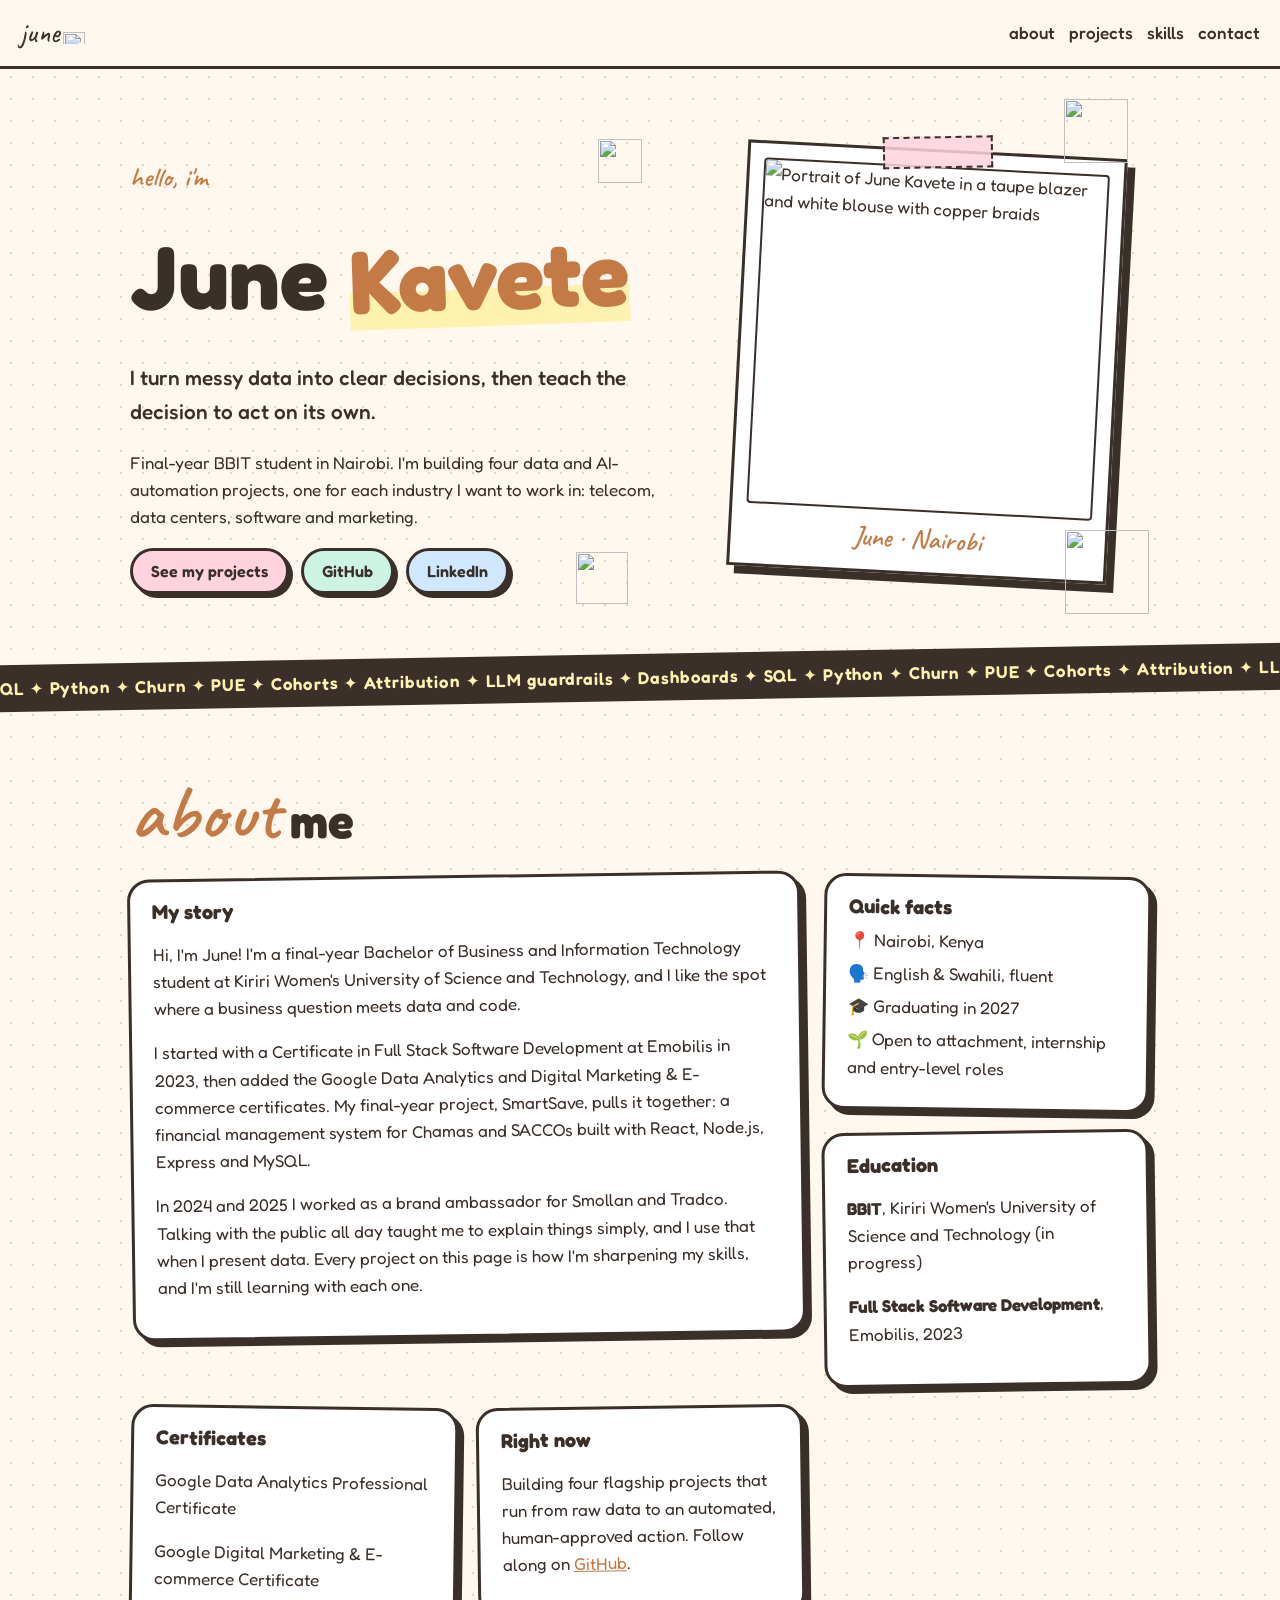
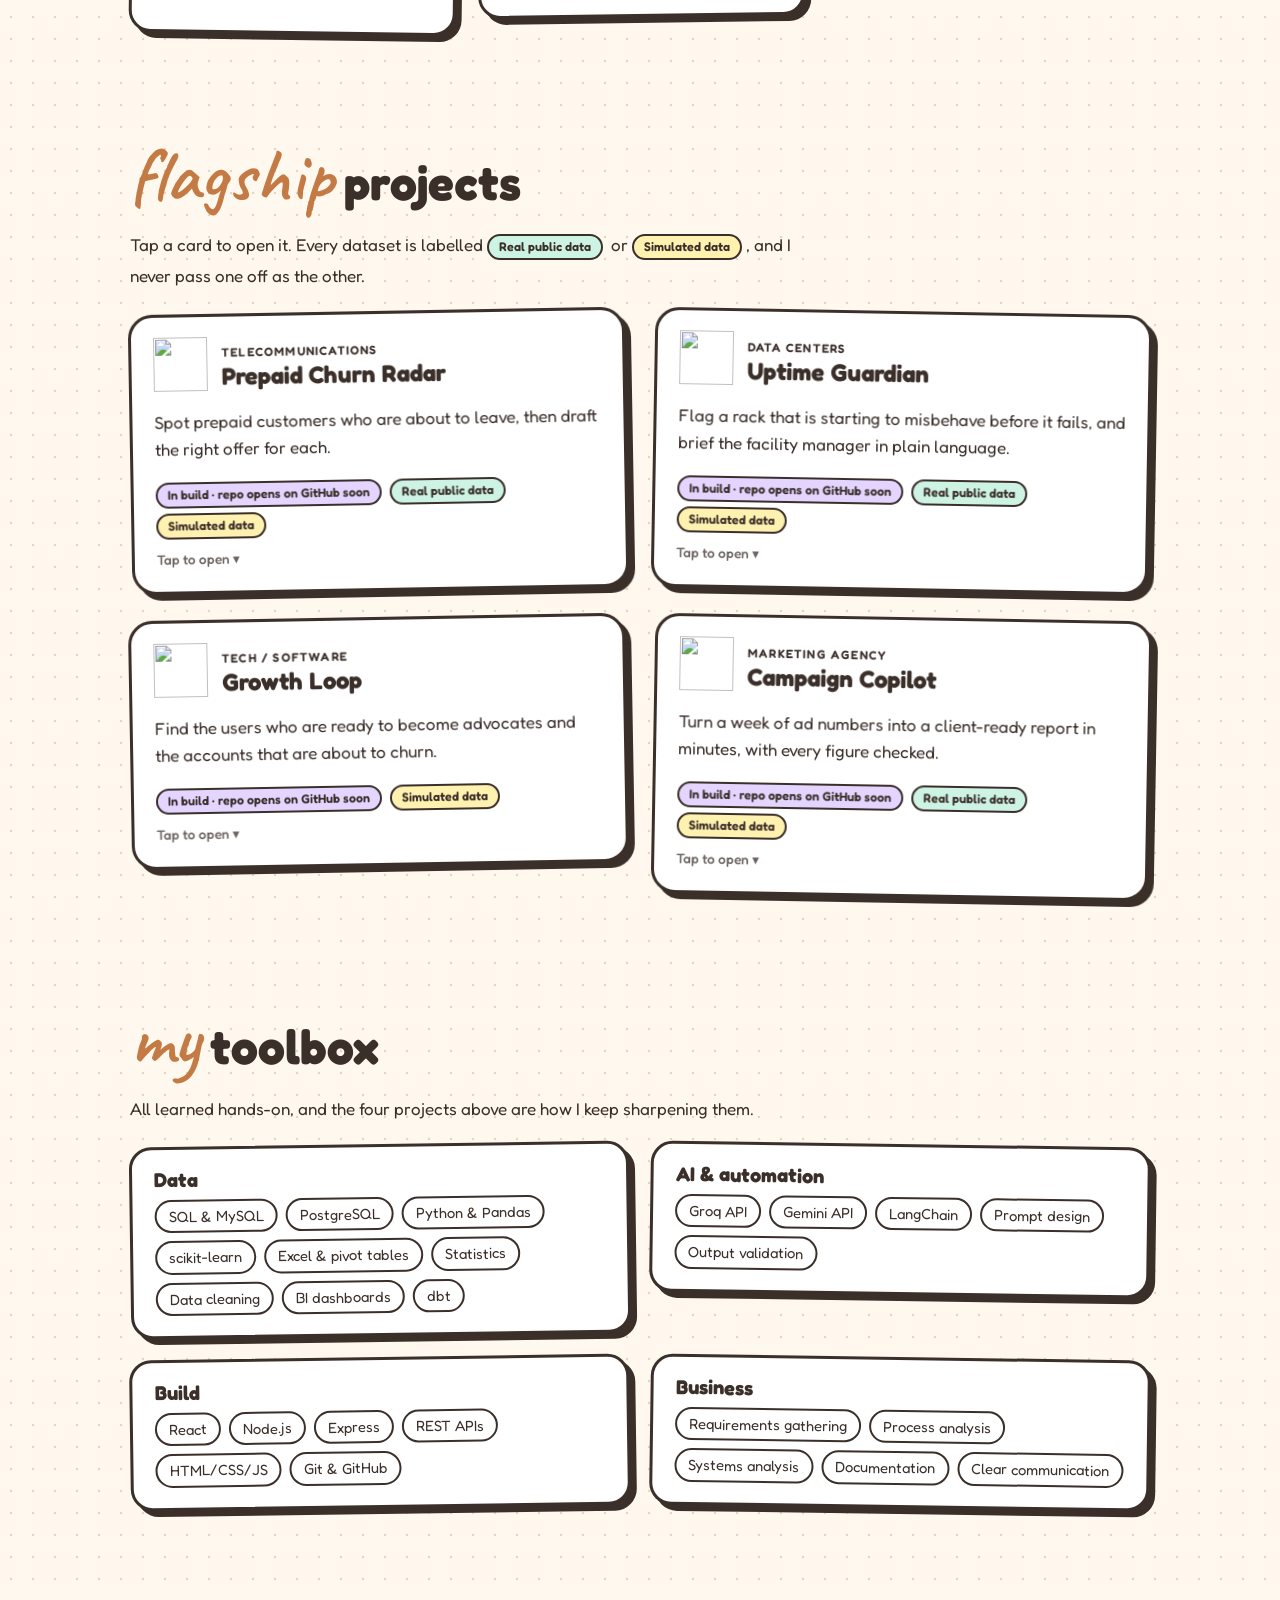
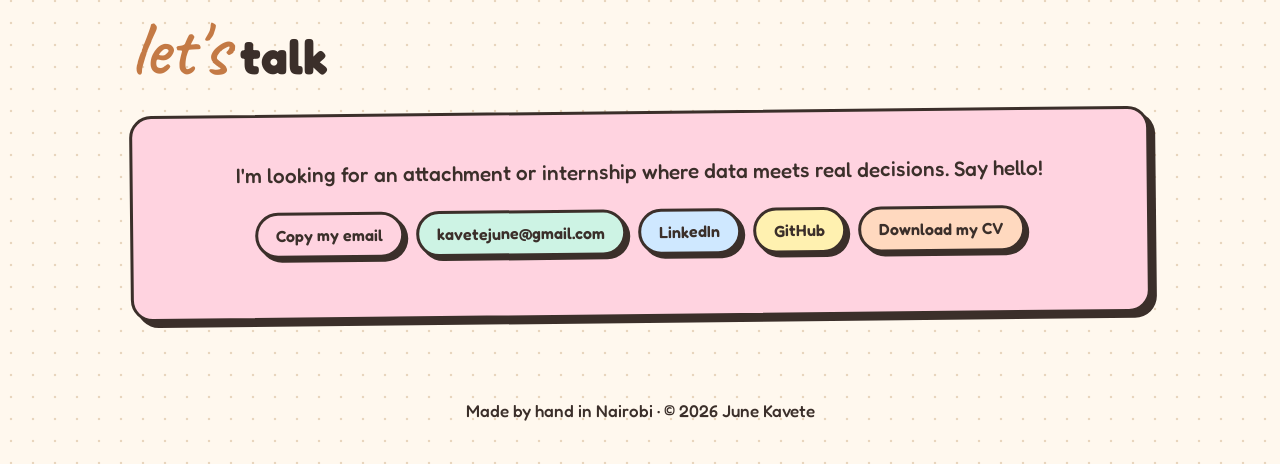
==== index.html @ 7692ddc7 "Add portfolio site" ====
<!DOCTYPE html>
<html lang="en">
<head>
<meta charset="utf-8">
<meta name="viewport" content="width=device-width, initial-scale=1">
<title>June Kavete · Data &amp; Business Analyst</title>
<meta name="description" content="Portfolio of June Kavete, a final-year BBIT student in Nairobi building data projects that end in automated business actions.">
<link rel="icon" href="assets/favicon.png">
<link rel="preconnect" href="https://fonts.googleapis.com">
<link rel="preconnect" href="https://fonts.gstatic.com" crossorigin>
<link href="https://fonts.googleapis.com/css2?family=Caveat:wght@600&family=Fredoka:wght@400;500;600&display=swap" rel="stylesheet">
<link rel="stylesheet" href="style.css">
</head>
<body>
<nav class="nav"><a class="logo" href="#top">june<img src="assets/flower.svg" alt="" width="22" height="22"></a>
<div><a href="#about">about</a><a href="#projects">projects</a><a href="#skills">skills</a><a href="#contact">contact</a></div></nav>

<header class="hero" id="top">
  <div class="hero-text">
    <p class="hand">hello, i'm</p>
    <h1>June <span>Kavete</span></h1>
    <p class="lead">I turn messy data into clear decisions, then teach the decision to act on its own.</p>
    <p>Final-year BBIT student in Nairobi. I'm building four data and AI-automation projects, one for each industry I want to work in: telecom, data centers, software and marketing.</p>
    <div class="btns">
      <a class="btn pink" href="#projects">See my projects</a>
      <a class="btn mint" href="https://github.com/Junekavete82" target="_blank" rel="noopener">GitHub</a>
      <a class="btn sky" href="https://www.linkedin.com/in/junekavete/" target="_blank" rel="noopener">LinkedIn</a>
    </div>
  </div>
  <figure class="polaroid"><span class="tape"></span>
    <img src="assets/june.jpg" alt="Portrait of June Kavete in a taupe blazer and white blouse with copper braids" width="450" height="450">
    <figcaption class="hand">June · Nairobi</figcaption></figure>
  <img class="stk s1" src="assets/star.svg" alt=""><img class="stk s2" src="assets/heart.svg" alt="">
  <img class="stk s3" src="assets/sparkle.svg" alt=""><img class="stk s4" src="assets/cloud.svg" alt="">
</header>

<div class="ribbon" aria-hidden="true"><div>SQL ✦ Python ✦ Churn ✦ PUE ✦ Cohorts ✦ Attribution ✦ LLM guardrails ✦ Dashboards ✦ SQL ✦ Python ✦ Churn ✦ PUE ✦ Cohorts ✦ Attribution ✦ LLM guardrails ✦ Dashboards ✦</div></div>

<main>
<section id="about"><h2><span class="hand">about</span> me</h2>
<div class="bento">
  <article class="card b-wide lilac"><h3>My story</h3>
    <p>Hi, I'm June! I'm a final-year Bachelor of Business and Information Technology student at Kiriri Women's University of Science and Technology, and I like the spot where a business question meets data and code.</p>
    <p>I started with a Certificate in Full Stack Software Development at Emobilis in 2023, then added the Google Data Analytics and Digital Marketing &amp; E-commerce certificates. My final-year project, SmartSave, pulls it together: a financial management system for Chamas and SACCOs built with React, Node.js, Express and MySQL.</p>
    <p>In 2024 and 2025 I worked as a brand ambassador for Smollan and Tradco. Talking with the public all day taught me to explain things simply, and I use that when I present data. Every project on this page is how I'm sharpening my skills, and I'm still learning with each one.</p></article>
  <article class="card peach"><h3>Quick facts</h3>
    <ul class="facts"><li>📍 Nairobi, Kenya</li><li>🗣️ English &amp; Swahili, fluent</li><li>🎓 Graduating in 2027</li><li>🌱 Open to attachment, internship and entry-level roles</li></ul></article>
  <article class="card mint"><h3>Education</h3>
    <p><b>BBIT</b>, Kiriri Women's University of Science and Technology (in progress)</p>
    <p><b>Full Stack Software Development</b>, Emobilis, 2023</p></article>
  <article class="card butter"><h3>Certificates</h3>
    <p>Google Data Analytics Professional Certificate</p><p>Google Digital Marketing &amp; E-commerce Certificate</p></article>
  <article class="card sky"><h3>Right now</h3>
    <p>Building four flagship projects that run from raw data to an automated, human-approved action. Follow along on <a href="https://github.com/Junekavete82" target="_blank" rel="noopener">GitHub</a>.</p></article>
</div></section>

<section id="projects"><h2><span class="hand">flagship</span> projects</h2>
<p class="sub">Tap a card to open it. Every dataset is labelled <b class="pill real">Real public data</b> or <b class="pill sim">Simulated data</b>, and I never pass one off as the other.</p>
<div class="projects" id="grid"></div></section>

<section id="skills"><h2><span class="hand">my</span> toolbox</h2>
<p class="sub">All learned hands-on, and the four projects above are how I keep sharpening them.</p>
<div class="bento skills">
  <article class="card pink"><h3>Data</h3><p class="chips"><span>SQL &amp; MySQL</span><span>PostgreSQL</span><span>Python &amp; Pandas</span><span>scikit-learn</span><span>Excel &amp; pivot tables</span><span>Statistics</span><span>Data cleaning</span><span>BI dashboards</span><span>dbt</span></p></article>
  <article class="card lilac"><h3>AI &amp; automation</h3><p class="chips"><span>Groq API</span><span>Gemini API</span><span>LangChain</span><span>Prompt design</span><span>Output validation</span></p></article>
  <article class="card mint"><h3>Build</h3><p class="chips"><span>React</span><span>Node.js</span><span>Express</span><span>REST APIs</span><span>HTML/CSS/JS</span><span>Git &amp; GitHub</span></p></article>
  <article class="card butter"><h3>Business</h3><p class="chips"><span>Requirements gathering</span><span>Process analysis</span><span>Systems analysis</span><span>Documentation</span><span>Clear communication</span></p></article>
</div></section>

<section id="contact"><h2><span class="hand">let's</span> talk</h2>
<article class="card envelope"><p class="lead">I'm looking for an attachment or internship where data meets real decisions. Say hello!</p>
  <div class="btns">
    <button class="btn pink" id="copy" type="button">Copy my email</button>
    <a class="btn mint" href="mailto:kavetejune@gmail.com">kavetejune@gmail.com</a>
    <a class="btn sky" href="https://www.linkedin.com/in/junekavete/" target="_blank" rel="noopener">LinkedIn</a>
    <a class="btn butter" href="https://github.com/Junekavete82" target="_blank" rel="noopener">GitHub</a>
    <a class="btn peach" href="assets/June_Kavete_CV.pdf" download>Download my CV</a></div>
  <p class="status" id="status" role="status" aria-live="polite"></p></article></section>
</main>
<footer>Made by hand in Nairobi · © <span id="yr"></span> June Kavete</footer>
<script src="script.js"></script>
</body></html>
---- style.css ----
:root{--ink:#3b2f2a;--cream:#fff8ee;--copper:#c47a45;--pink:#ffd3e0;--lilac:#e3d5ff;--mint:#cdf3e4;--butter:#fff1b0;--sky:#cfe8ff;--peach:#ffd9bf}
*{box-sizing:border-box}
html{scroll-behavior:smooth;scroll-padding-top:70px}
body{margin:0;color:var(--ink);font:17px/1.6 Fredoka,system-ui,-apple-system,"Segoe UI",sans-serif;background:var(--cream) radial-gradient(#e8d5bd 1.4px,transparent 1.6px) 0 0/22px 22px;overflow-x:hidden}
.hand{font-family:Caveat,"Segoe Script",cursive;font-size:1.6em;color:var(--copper);font-weight:600}
h1,h2,h3{line-height:1.1;margin:0 0 .4em}
h2{font-size:clamp(2rem,5vw,3rem);margin-top:0}
a{color:var(--copper)}
.nav{position:sticky;top:0;z-index:20;display:flex;justify-content:space-between;align-items:center;padding:10px 20px;background:var(--cream);border-bottom:3px solid var(--ink)}
.nav a{margin-left:14px;color:var(--ink);text-decoration:none;font-weight:500}.nav a:hover{color:var(--copper)}
.nav .logo{font-family:Caveat,cursive;font-size:1.8rem;margin:0;display:flex;align-items:center;gap:4px}
.hero{position:relative;max-width:1060px;margin:0 auto;padding:60px 20px 40px;display:grid;grid-template-columns:1.2fr 1fr;gap:40px;align-items:center}
.hero h1{font-size:clamp(3rem,9vw,5.6rem)}.hero h1 span{color:var(--copper);display:inline-block;transform:rotate(-2deg);background:linear-gradient(transparent 62%,var(--butter) 62%)}
.lead{font-size:1.3rem;font-weight:500}
.btns{display:flex;flex-wrap:wrap;gap:12px;margin-top:18px}
.btn{font:600 1rem Fredoka,sans-serif;color:var(--ink);text-decoration:none;padding:10px 18px;border:3px solid var(--ink);border-radius:999px;box-shadow:4px 4px 0 var(--ink);cursor:pointer;transition:transform .15s,box-shadow .15s}
.btn:hover,.btn:focus-visible{transform:translate(-2px,-3px) rotate(-1.5deg);box-shadow:7px 7px 0 var(--ink);outline:none}
.pink{background:var(--pink)}.lilac{background:var(--lilac)}.mint{background:var(--mint)}.butter{background:var(--butter)}.sky{background:var(--sky)}.peach{background:var(--peach)}
.polaroid{margin:0;background:#fff;padding:14px 14px 10px;border:3px solid var(--ink);box-shadow:8px 8px 0 var(--ink);transform:rotate(3deg);position:relative;transition:transform .3s;max-width:380px;justify-self:center}
.polaroid:hover{transform:rotate(-1deg) scale(1.03)}
.polaroid img{width:100%;height:auto;display:block;border:2px solid var(--ink);border-radius:4px}
.polaroid figcaption{text-align:center;padding-top:6px}
.tape{position:absolute;top:-16px;left:50%;width:110px;height:32px;margin-left:-55px;background:rgba(255,211,224,.85);border:2px dashed var(--ink);transform:rotate(-4deg)}
.stk{position:absolute;width:64px;height:64px;transition:transform .3s;pointer-events:auto}
.stk:hover{transform:rotate(20deg) scale(1.3)}
.s1{top:30px;right:4%;animation:bob 4s ease-in-out infinite}.s2{bottom:30px;left:44%;width:52px;height:52px;animation:bob 5s ease-in-out infinite}
.s3{top:70px;left:46%;width:44px;height:44px;animation:bob 3.5s ease-in-out infinite}.s4{bottom:20px;right:2%;width:84px;height:84px;animation:bob 6s ease-in-out infinite}
@keyframes bob{50%{translate:0 -10px}}
.ribbon{background:var(--ink);color:var(--butter);overflow:hidden;white-space:nowrap;padding:10px 0;transform:rotate(-1deg);margin:20px -10px;font-weight:600;letter-spacing:.05em}
.ribbon div{display:inline-block;animation:slide 30s linear infinite}@keyframes slide{to{transform:translateX(-50%)}}
main section{max-width:1060px;margin:0 auto;padding:50px 20px}
.sub{max-width:700px;margin:-6px 0 22px}
.bento{display:grid;grid-template-columns:repeat(3,1fr);gap:20px;align-items:start}
.card{border:3px solid var(--ink);border-radius:22px;padding:20px 22px;box-shadow:6px 6px 0 var(--ink);background:#fff}
.bento .card:nth-child(odd){transform:rotate(-.8deg)}.bento .card:nth-child(even){transform:rotate(.8deg)}
.b-wide{grid-column:span 2;grid-row:span 2}
.facts{list-style:none;padding:0;margin:0}.facts li{margin:6px 0}
.chips{display:flex;flex-wrap:wrap;gap:8px;margin:0}
.chips span{background:#fff;border:2px solid var(--ink);border-radius:999px;padding:3px 12px;font-size:.92rem;transition:transform .15s}.chips span:hover{transform:scale(1.1) rotate(-3deg);background:var(--butter)}
.skills{grid-template-columns:repeat(2,1fr)}
.projects{display:grid;grid-template-columns:repeat(2,1fr);gap:26px;align-items:start}
.proj{--r:-1deg;border:3px solid var(--ink);border-radius:24px;box-shadow:6px 6px 0 var(--ink);padding:0;transform:perspective(800px) rotate(var(--r)) rotateX(var(--rx,0deg)) rotateY(var(--ry,0deg));transition:transform .2s,box-shadow .2s}
.proj:nth-child(even){--r:1deg}.proj:hover{box-shadow:10px 10px 0 var(--ink)}
.proj>button{all:unset;box-sizing:border-box;display:block;width:100%;padding:20px 22px;cursor:pointer}
.proj>button:focus-visible{outline:4px dashed var(--copper);outline-offset:-8px;border-radius:24px}
.proj .top{display:flex;gap:14px;align-items:center}.proj .top img{width:54px;height:54px;flex:none}
.proj h3{font-size:1.5rem;margin:0}
.ind{font:600 .75rem Fredoka,sans-serif;text-transform:uppercase;letter-spacing:.1em}
.pill{display:inline-block;border:2px solid var(--ink);border-radius:999px;padding:1px 10px;font-size:.78rem;font-weight:600;margin:2px 4px 2px 0}
.real{background:var(--mint)}.sim{background:var(--butter)}.stat{background:var(--lilac)}
.more{display:grid;grid-template-rows:0fr;transition:grid-template-rows .4s ease}.proj.open .more{grid-template-rows:1fr}
.more>div{overflow:hidden;padding:0 22px}.proj.open .more>div{padding-bottom:20px}
.more h4{margin:14px 0 4px;font:600 .82rem Fredoka,sans-serif;text-transform:uppercase;letter-spacing:.08em;color:var(--copper)}
.more p,.more ul{margin:0}.more ul{padding-left:20px}
.flow{display:flex;flex-wrap:wrap;gap:6px;align-items:center;font-size:.85rem;font-weight:600}.flow span{background:#fff;border:2px solid var(--ink);border-radius:10px;padding:2px 9px}
.hint{font-size:.85rem;font-weight:500;opacity:.75;margin-top:8px;display:block}
.envelope{background:var(--pink);text-align:center;transform:rotate(-.6deg)}.envelope .btns{justify-content:center}
.status{min-height:1.6em;margin:12px 0 0;font-weight:600}
footer{text-align:center;padding:30px 20px 40px;font-weight:500}
.reveal{opacity:0;translate:0 24px;transition:opacity .6s,translate .6s}.reveal.in{opacity:1;translate:0 0}
@media(max-width:820px){.hero{grid-template-columns:1fr;text-align:center;padding-top:40px}.hero .btns{justify-content:center}.bento,.skills,.projects{grid-template-columns:1fr}.b-wide{grid-column:auto;grid-row:auto}.stk{display:none}.nav a{margin-left:9px;font-size:.92rem}}
@media(prefers-reduced-motion:reduce){*{animation:none!important;transition:none!important;scroll-behavior:auto!important}.reveal{opacity:1;translate:0 0}}
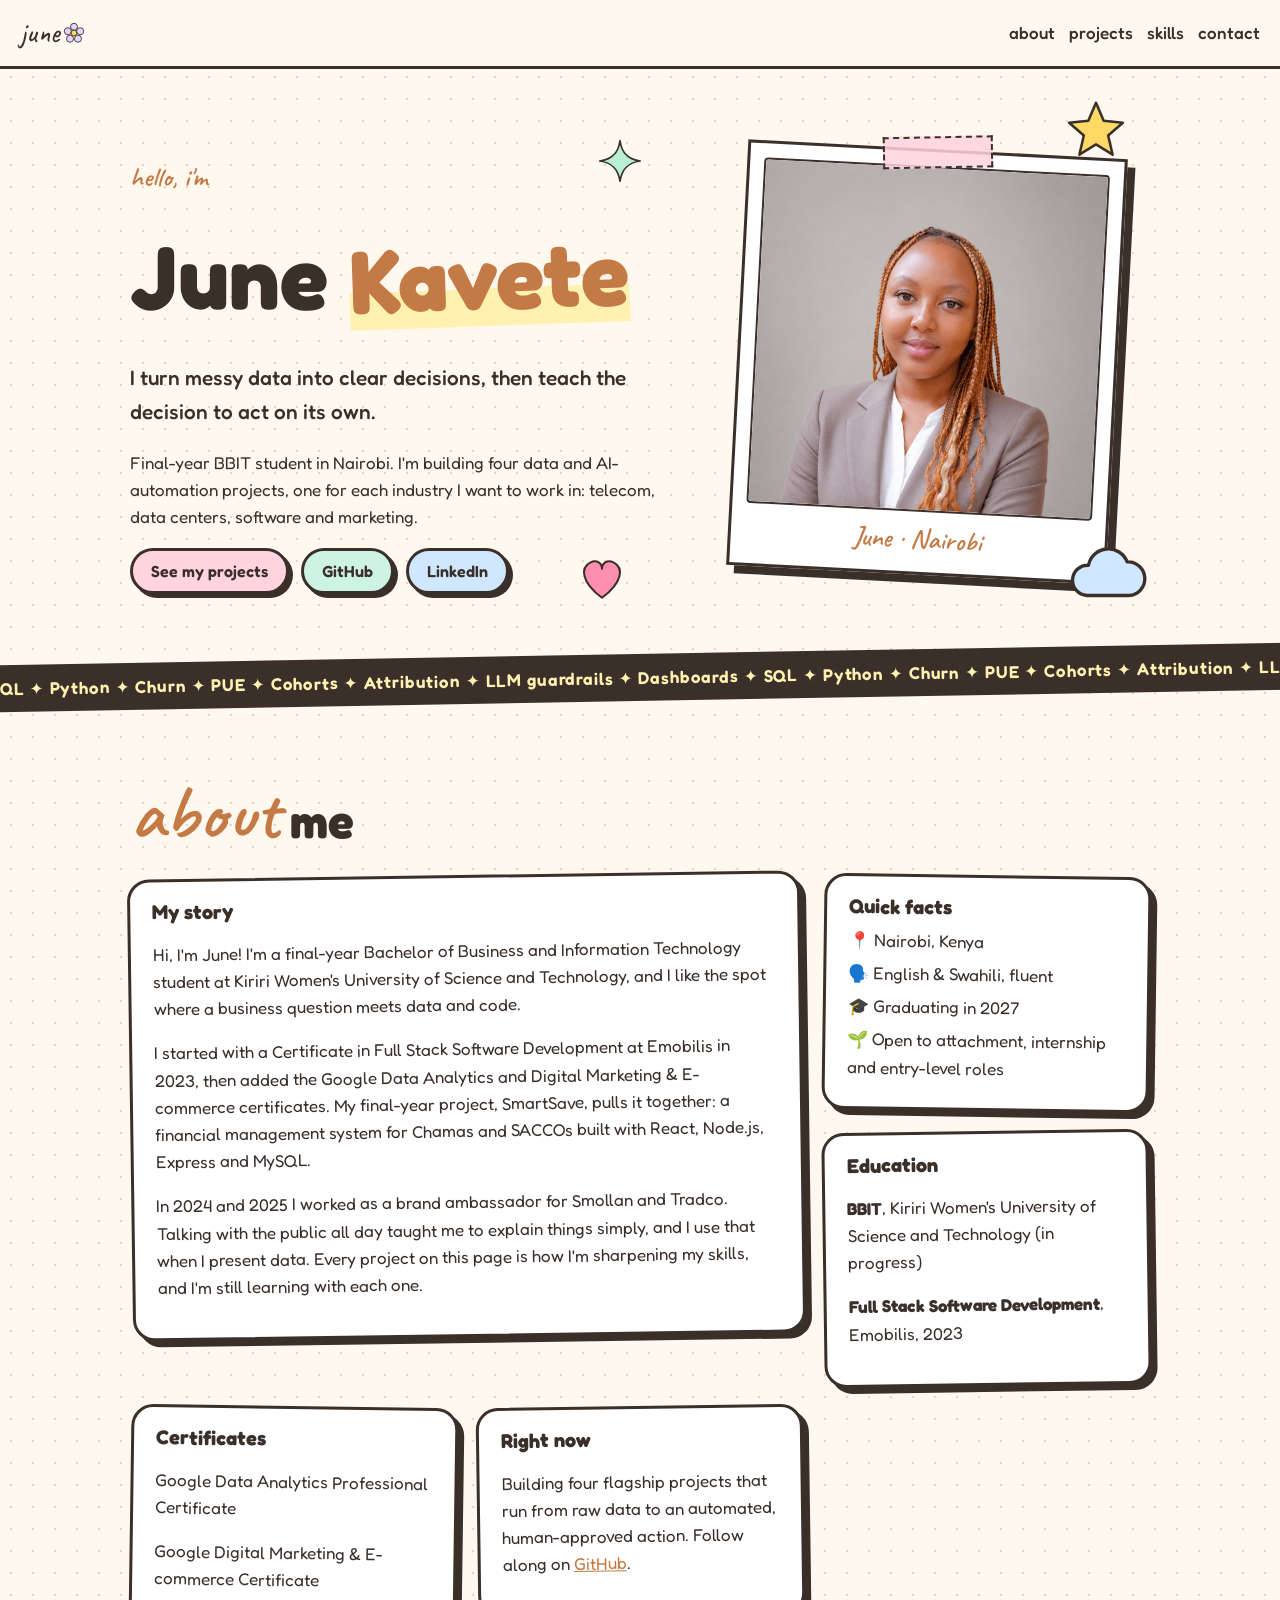
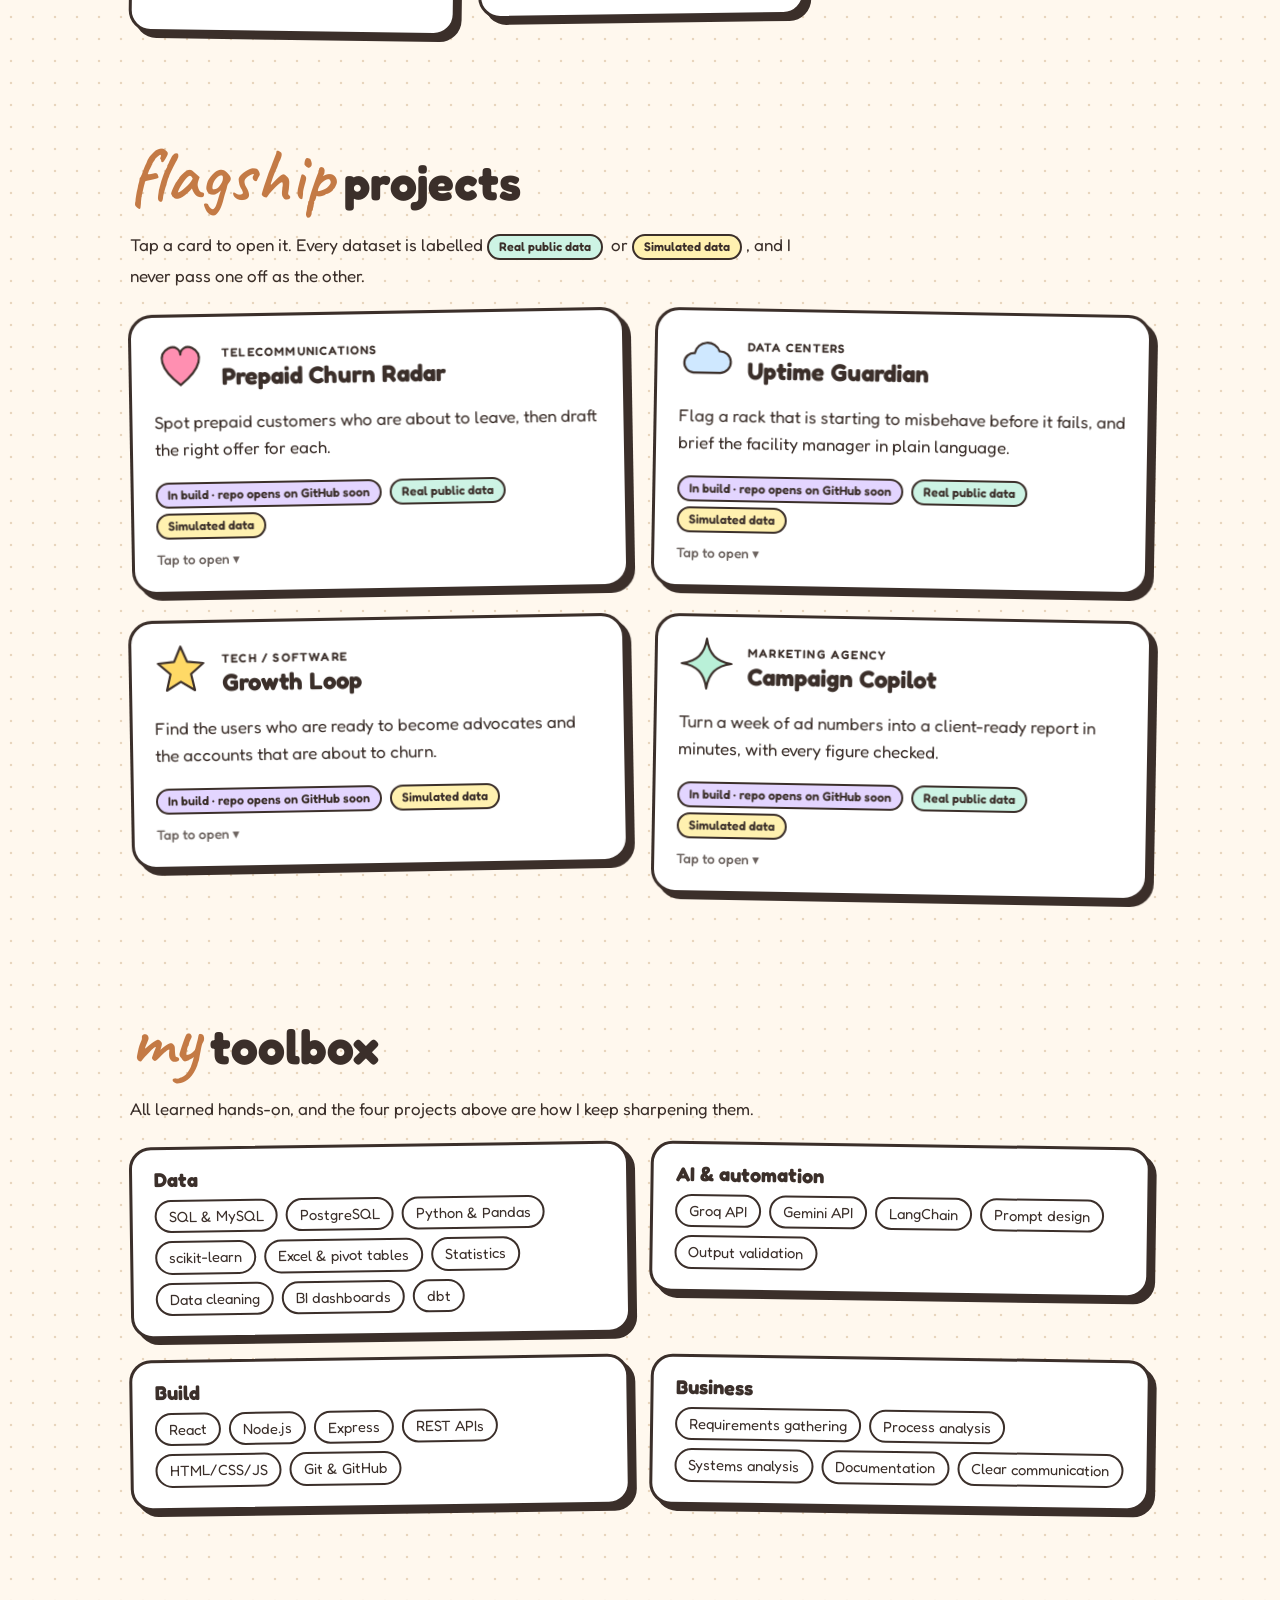
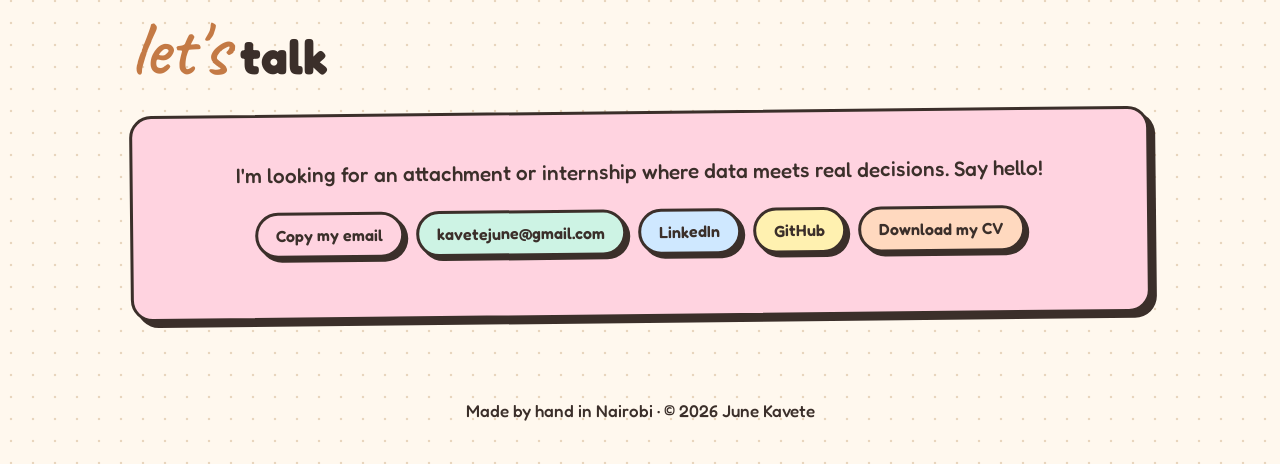
==== commit dd88e34c: "Add portfolio site" ====
--- a/index.html
+++ b/index.html
@@ -5,14 +5,14 @@
 <meta name="viewport" content="width=device-width, initial-scale=1">
 <title>June Kavete · Data &amp; Business Analyst</title>
 <meta name="description" content="Portfolio of June Kavete, a final-year BBIT student in Nairobi building data projects that end in automated business actions.">
-<link rel="icon" href="assets/favicon.png">
+<link rel="icon" href="favicon.png">
 <link rel="preconnect" href="https://fonts.googleapis.com">
 <link rel="preconnect" href="https://fonts.gstatic.com" crossorigin>
 <link href="https://fonts.googleapis.com/css2?family=Caveat:wght@600&family=Fredoka:wght@400;500;600&display=swap" rel="stylesheet">
 <link rel="stylesheet" href="style.css">
 </head>
 <body>
-<nav class="nav"><a class="logo" href="#top">june<img src="assets/flower.svg" alt="" width="22" height="22"></a>
+<nav class="nav"><a class="logo" href="#top">june<img src="flower.svg" alt="" width="22" height="22"></a>
 <div><a href="#about">about</a><a href="#projects">projects</a><a href="#skills">skills</a><a href="#contact">contact</a></div></nav>
 
 <header class="hero" id="top">
@@ -28,10 +28,10 @@
     </div>
   </div>
   <figure class="polaroid"><span class="tape"></span>
-    <img src="assets/june.jpg" alt="Portrait of June Kavete in a taupe blazer and white blouse with copper braids" width="450" height="450">
+    <img src="june.jpg" alt="Portrait of June Kavete in a taupe blazer and white blouse with copper braids" width="450" height="450">
     <figcaption class="hand">June · Nairobi</figcaption></figure>
-  <img class="stk s1" src="assets/star.svg" alt=""><img class="stk s2" src="assets/heart.svg" alt="">
-  <img class="stk s3" src="assets/sparkle.svg" alt=""><img class="stk s4" src="assets/cloud.svg" alt="">
+  <img class="stk s1" src="star.svg" alt=""><img class="stk s2" src="heart.svg" alt="">
+  <img class="stk s3" src="sparkle.svg" alt=""><img class="stk s4" src="cloud.svg" alt="">
 </header>
 
 <div class="ribbon" aria-hidden="true"><div>SQL ✦ Python ✦ Churn ✦ PUE ✦ Cohorts ✦ Attribution ✦ LLM guardrails ✦ Dashboards ✦ SQL ✦ Python ✦ Churn ✦ PUE ✦ Cohorts ✦ Attribution ✦ LLM guardrails ✦ Dashboards ✦</div></div>
@@ -74,7 +74,7 @@
     <a class="btn mint" href="mailto:kavetejune@gmail.com">kavetejune@gmail.com</a>
     <a class="btn sky" href="https://www.linkedin.com/in/junekavete/" target="_blank" rel="noopener">LinkedIn</a>
     <a class="btn butter" href="https://github.com/Junekavete82" target="_blank" rel="noopener">GitHub</a>
-    <a class="btn peach" href="assets/June_Kavete_CV.pdf" download>Download my CV</a></div>
+    <a class="btn peach" href="June_Kavete_CV.pdf" download>Download my CV</a></div>
   <p class="status" id="status" role="status" aria-live="polite"></p></article></section>
 </main>
 <footer>Made by hand in Nairobi · © <span id="yr"></span> June Kavete</footer>
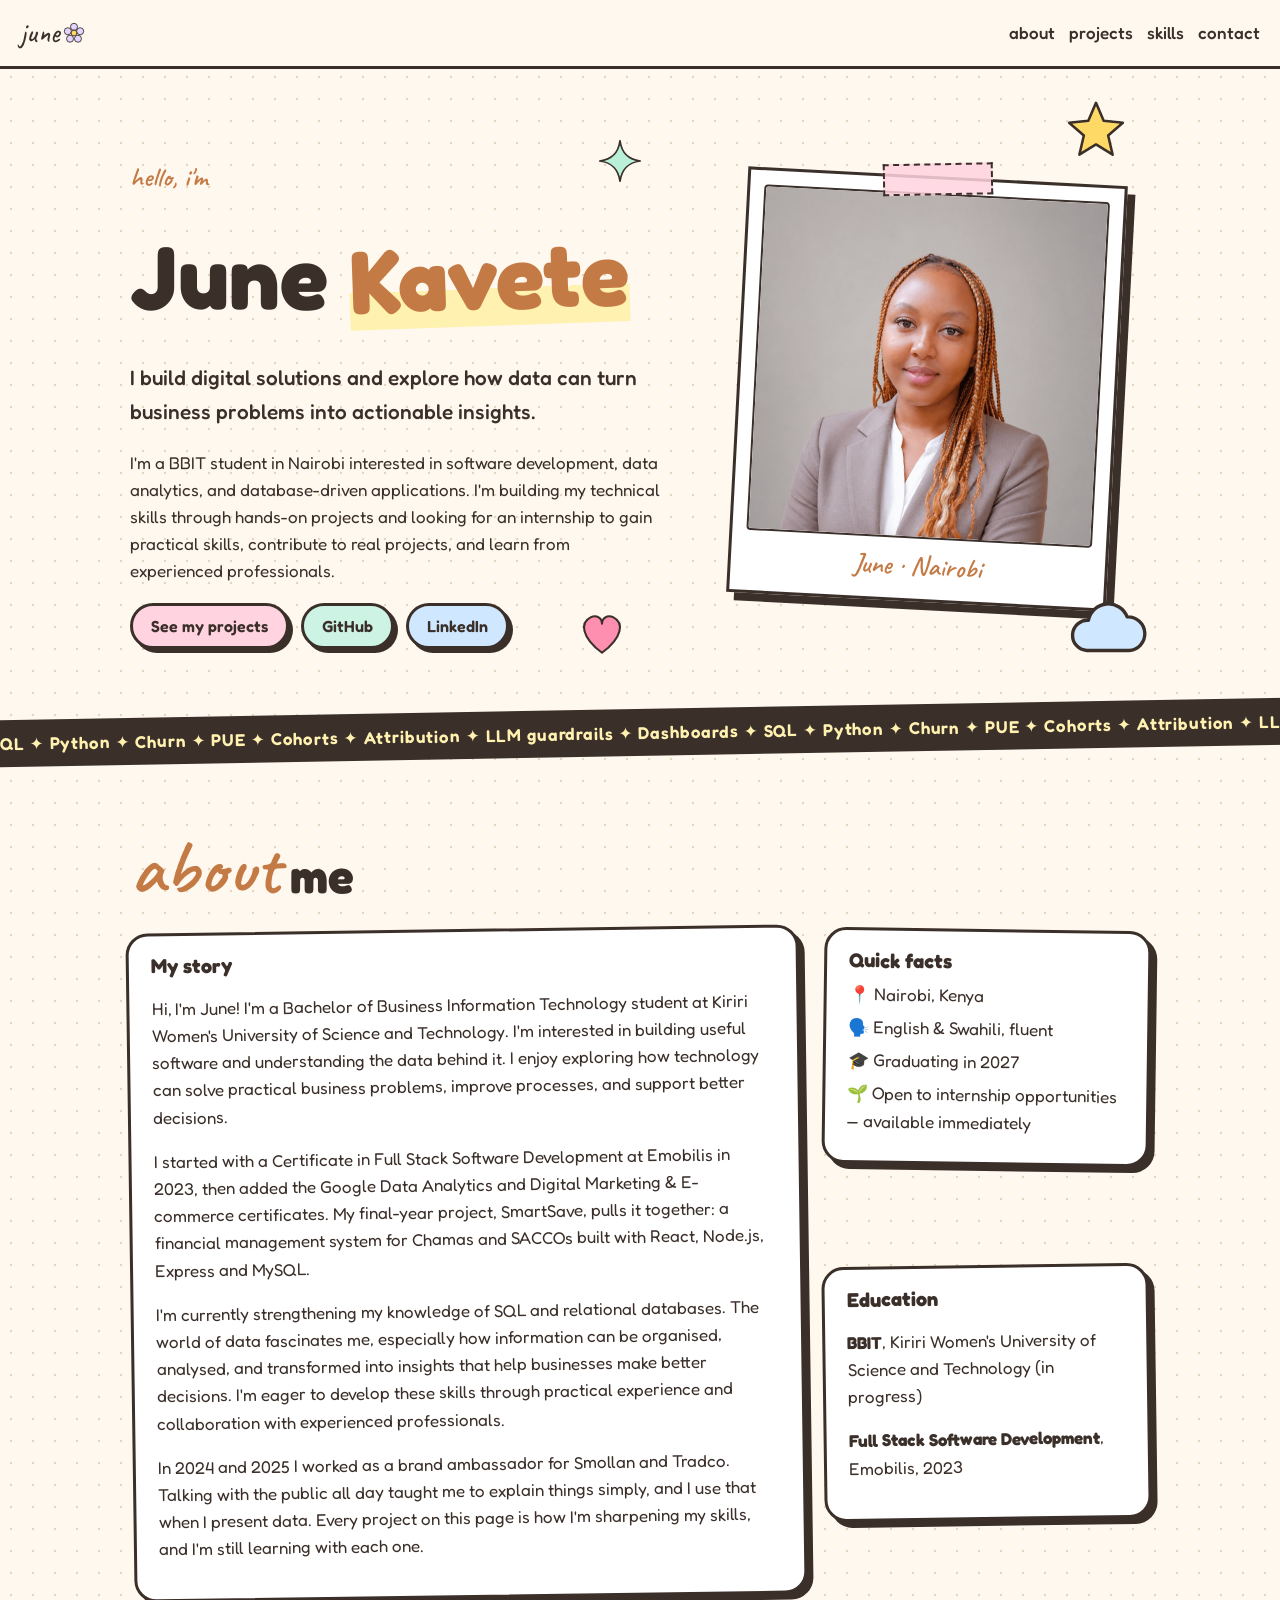
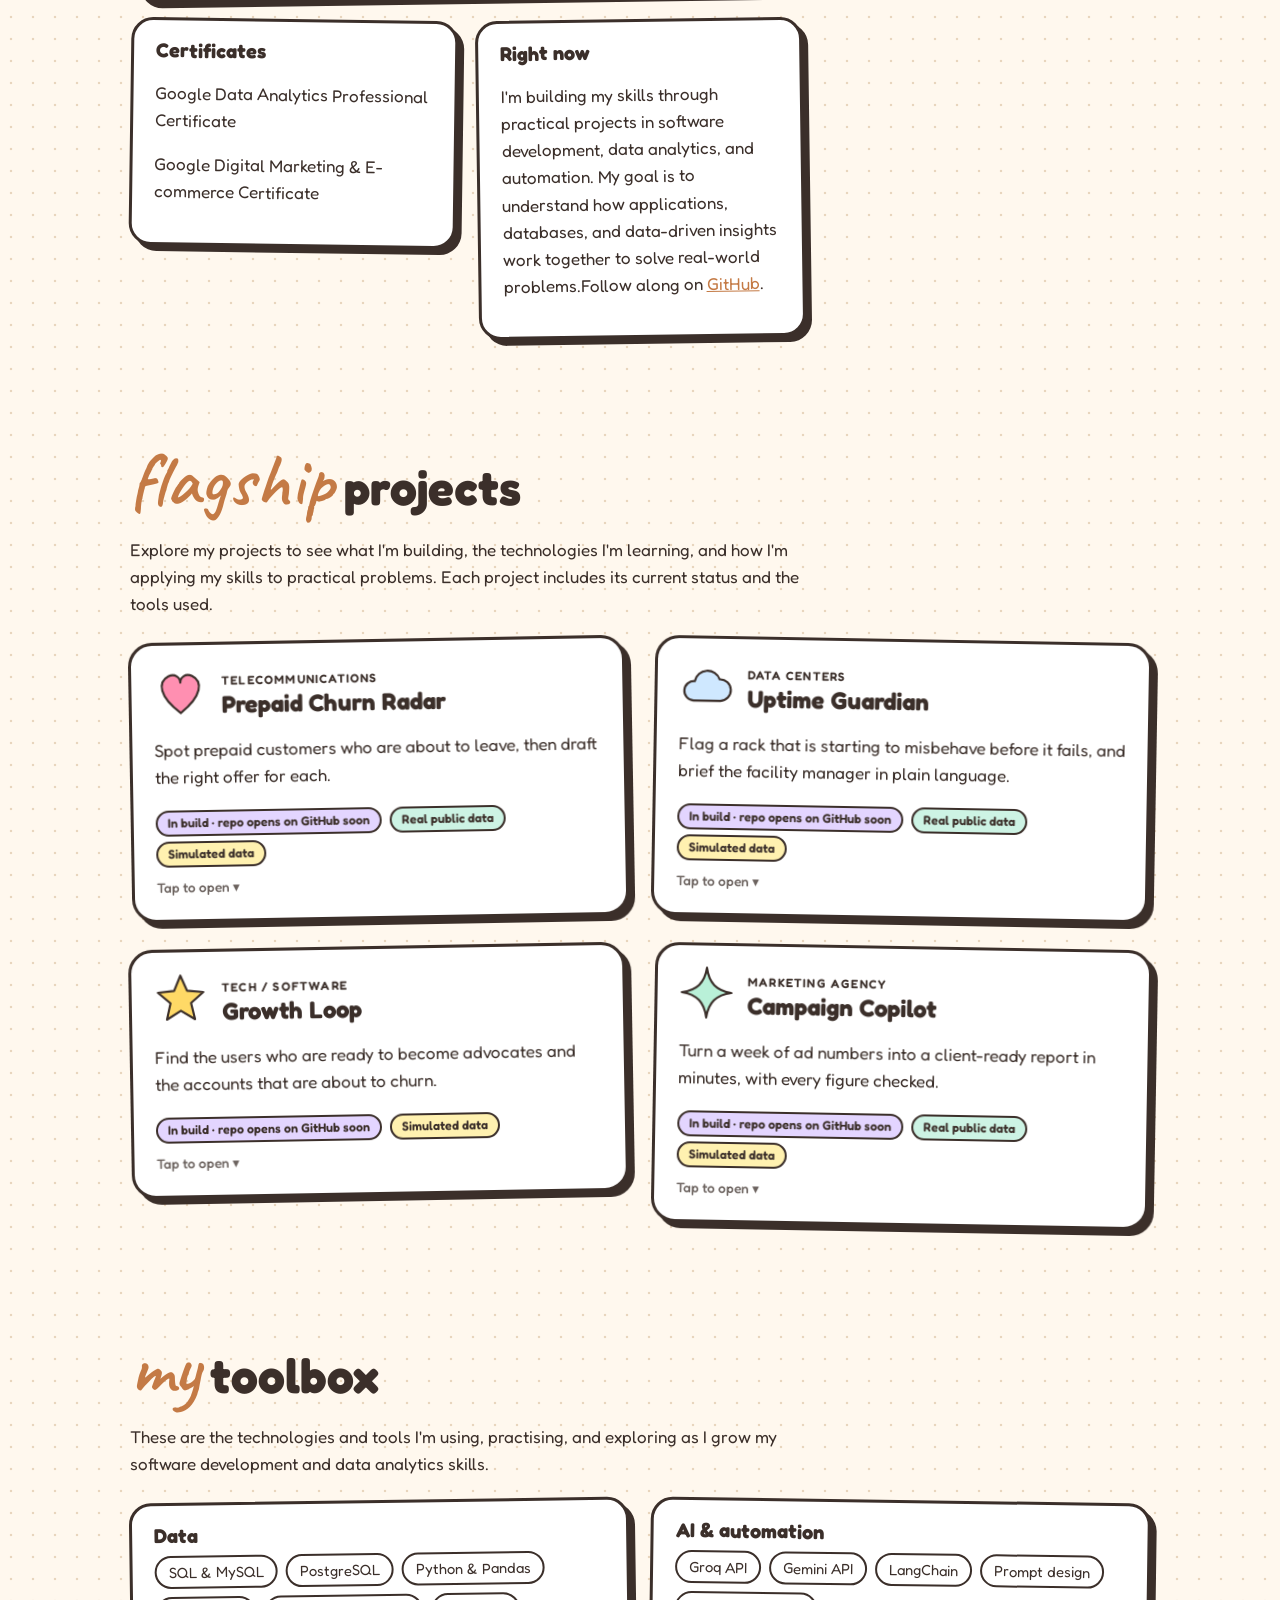
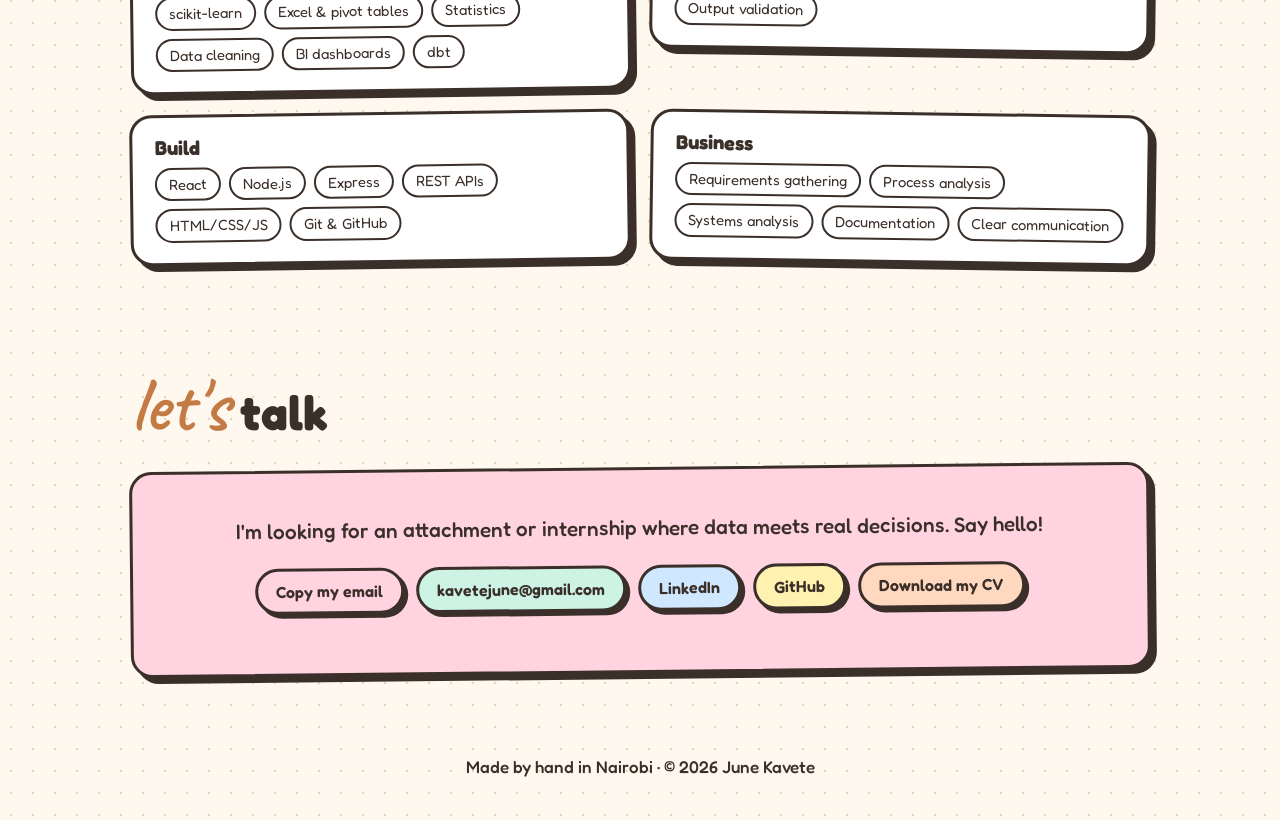
==== commit d652a7f4: "update portfolio positioning Updated the title and meta description for better clarity on skills and" ====
--- a/index.html
+++ b/index.html
@@ -3,8 +3,8 @@
 <head>
 <meta charset="utf-8">
 <meta name="viewport" content="width=device-width, initial-scale=1">
-<title>June Kavete · Data &amp; Business Analyst</title>
-<meta name="description" content="Portfolio of June Kavete, a final-year BBIT student in Nairobi building data projects that end in automated business actions.">
+<title>June Kavete | Software Development &amp; Data Analytics</title>
+<meta name="description" content="June Kavete is a BBIT student interested in software development, data analytics, databases, and building technology solutions to solve business problems.">
 <link rel="icon" href="favicon.png">
 <link rel="preconnect" href="https://fonts.googleapis.com">
 <link rel="preconnect" href="https://fonts.gstatic.com" crossorigin>
@@ -19,8 +19,8 @@
   <div class="hero-text">
     <p class="hand">hello, i'm</p>
     <h1>June <span>Kavete</span></h1>
-    <p class="lead">I turn messy data into clear decisions, then teach the decision to act on its own.</p>
-    <p>Final-year BBIT student in Nairobi. I'm building four data and AI-automation projects, one for each industry I want to work in: telecom, data centers, software and marketing.</p>
+    <p class="lead">I build digital solutions and explore how data can turn business problems into actionable insights.</p>
+    <p>I'm a BBIT student in Nairobi interested in software development, data analytics, and database-driven applications. I'm building my technical skills through hands-on projects and looking for an internship to gain practical skills, contribute to real projects, and learn from experienced professionals.</p>
     <div class="btns">
       <a class="btn pink" href="#projects">See my projects</a>
       <a class="btn mint" href="https://github.com/Junekavete82" target="_blank" rel="noopener">GitHub</a>
@@ -40,26 +40,27 @@
 <section id="about"><h2><span class="hand">about</span> me</h2>
 <div class="bento">
   <article class="card b-wide lilac"><h3>My story</h3>
-    <p>Hi, I'm June! I'm a final-year Bachelor of Business and Information Technology student at Kiriri Women's University of Science and Technology, and I like the spot where a business question meets data and code.</p>
+    <p>Hi, I'm June! I'm a Bachelor of Business Information Technology student at Kiriri Women's University of Science and Technology. I'm interested in building useful software and understanding the data behind it. I enjoy exploring how technology can solve practical business problems, improve processes, and support better decisions.</p>
     <p>I started with a Certificate in Full Stack Software Development at Emobilis in 2023, then added the Google Data Analytics and Digital Marketing &amp; E-commerce certificates. My final-year project, SmartSave, pulls it together: a financial management system for Chamas and SACCOs built with React, Node.js, Express and MySQL.</p>
+    <p>I'm currently strengthening my knowledge of SQL and relational databases. The world of data fascinates me, especially how information can be organised, analysed, and transformed into insights that help businesses make better decisions. I'm eager to develop these skills through practical experience and collaboration with experienced professionals.</p>
     <p>In 2024 and 2025 I worked as a brand ambassador for Smollan and Tradco. Talking with the public all day taught me to explain things simply, and I use that when I present data. Every project on this page is how I'm sharpening my skills, and I'm still learning with each one.</p></article>
   <article class="card peach"><h3>Quick facts</h3>
-    <ul class="facts"><li>📍 Nairobi, Kenya</li><li>🗣️ English &amp; Swahili, fluent</li><li>🎓 Graduating in 2027</li><li>🌱 Open to attachment, internship and entry-level roles</li></ul></article>
+    <ul class="facts"><li>📍 Nairobi, Kenya</li><li>🗣️ English &amp; Swahili, fluent</li><li>🎓 Graduating in 2027</li><li>🌱 Open to internship opportunities — available immediately</li></ul></article>
   <article class="card mint"><h3>Education</h3>
     <p><b>BBIT</b>, Kiriri Women's University of Science and Technology (in progress)</p>
     <p><b>Full Stack Software Development</b>, Emobilis, 2023</p></article>
   <article class="card butter"><h3>Certificates</h3>
     <p>Google Data Analytics Professional Certificate</p><p>Google Digital Marketing &amp; E-commerce Certificate</p></article>
   <article class="card sky"><h3>Right now</h3>
-    <p>Building four flagship projects that run from raw data to an automated, human-approved action. Follow along on <a href="https://github.com/Junekavete82" target="_blank" rel="noopener">GitHub</a>.</p></article>
+    <p>I'm building my skills through practical projects in software development, data analytics, and automation. My goal is to understand how applications, databases, and data-driven insights work together to solve real-world problems.Follow along on <a href="https://github.com/Junekavete82" target="_blank" rel="noopener">GitHub</a>.</p></article>
 </div></section>
 
 <section id="projects"><h2><span class="hand">flagship</span> projects</h2>
-<p class="sub">Tap a card to open it. Every dataset is labelled <b class="pill real">Real public data</b> or <b class="pill sim">Simulated data</b>, and I never pass one off as the other.</p>
+<p class="sub">Explore my projects to see what I'm building, the technologies I'm learning, and how I'm applying my skills to practical problems. Each project includes its current status and the tools used.</p>
 <div class="projects" id="grid"></div></section>
 
 <section id="skills"><h2><span class="hand">my</span> toolbox</h2>
-<p class="sub">All learned hands-on, and the four projects above are how I keep sharpening them.</p>
+<p class="sub">These are the technologies and tools I'm using, practising, and exploring as I grow my software development and data analytics skills.</p>
 <div class="bento skills">
   <article class="card pink"><h3>Data</h3><p class="chips"><span>SQL &amp; MySQL</span><span>PostgreSQL</span><span>Python &amp; Pandas</span><span>scikit-learn</span><span>Excel &amp; pivot tables</span><span>Statistics</span><span>Data cleaning</span><span>BI dashboards</span><span>dbt</span></p></article>
   <article class="card lilac"><h3>AI &amp; automation</h3><p class="chips"><span>Groq API</span><span>Gemini API</span><span>LangChain</span><span>Prompt design</span><span>Output validation</span></p></article>
